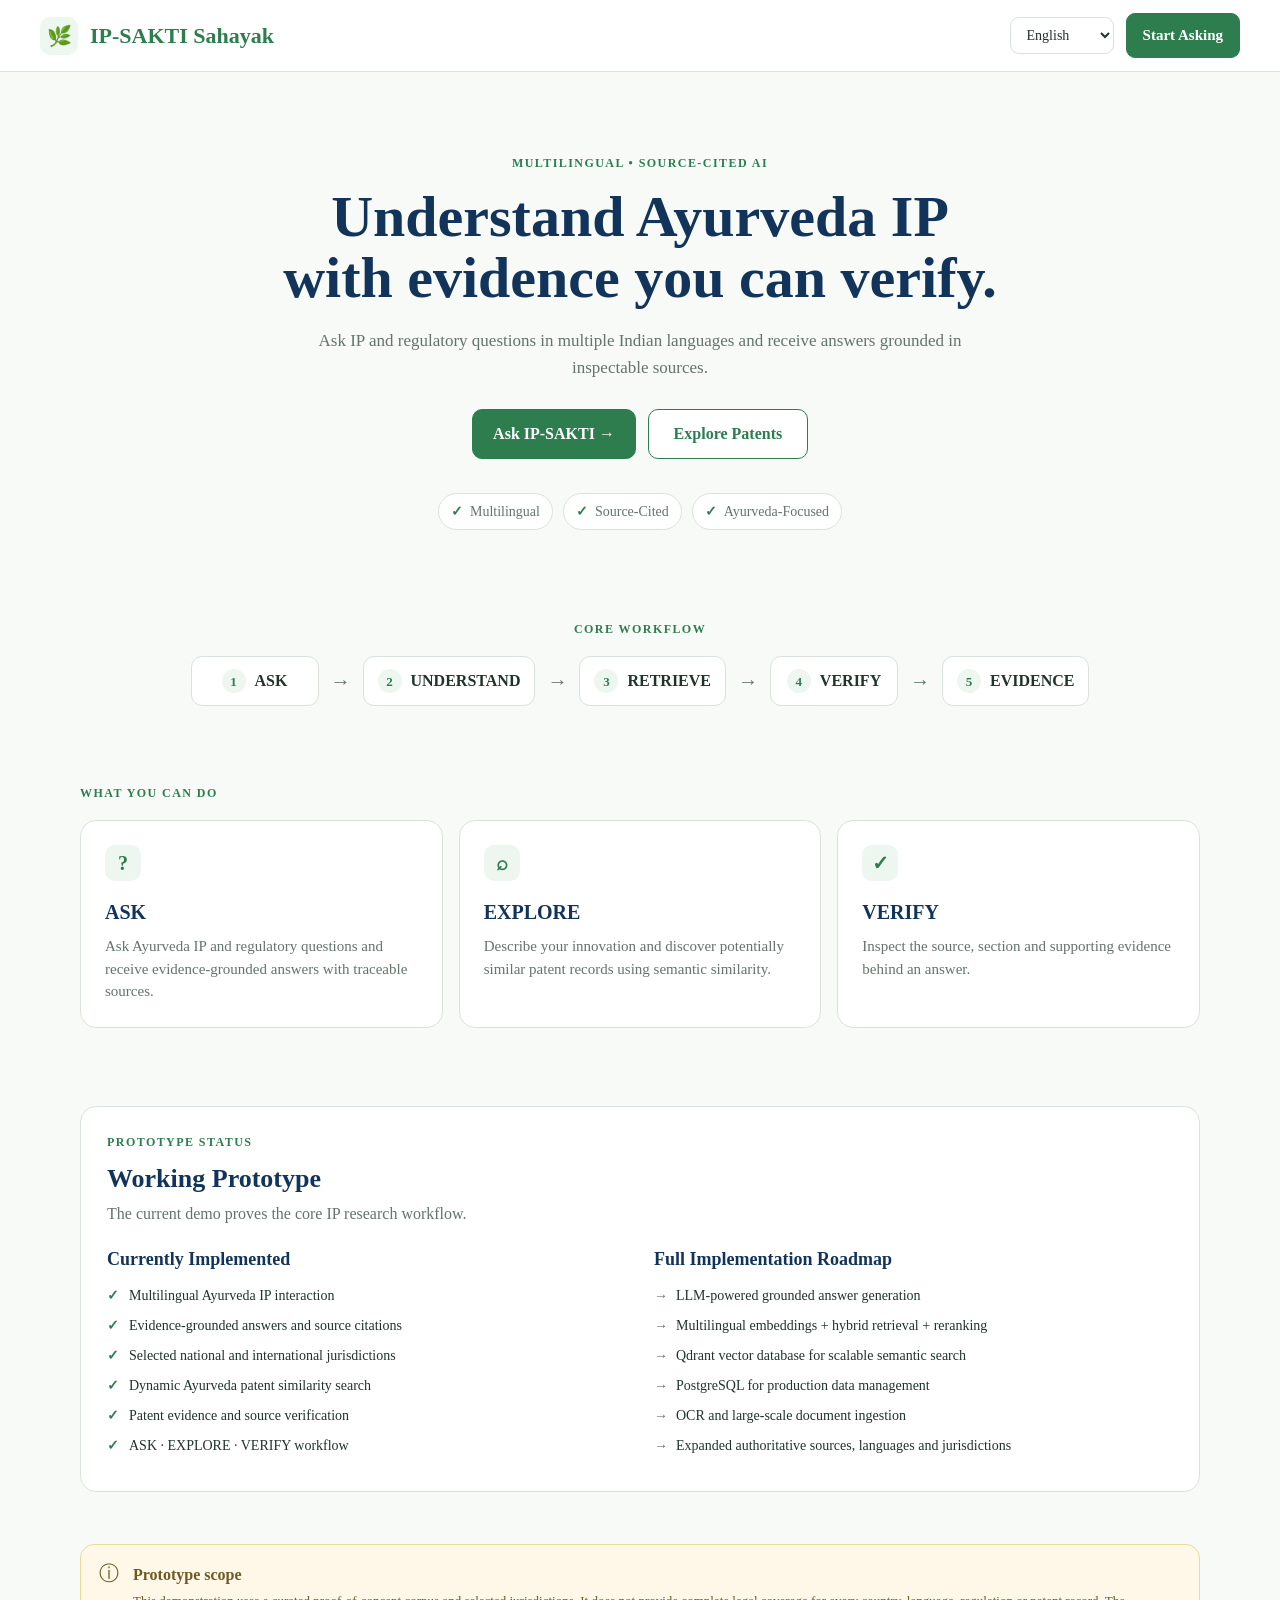
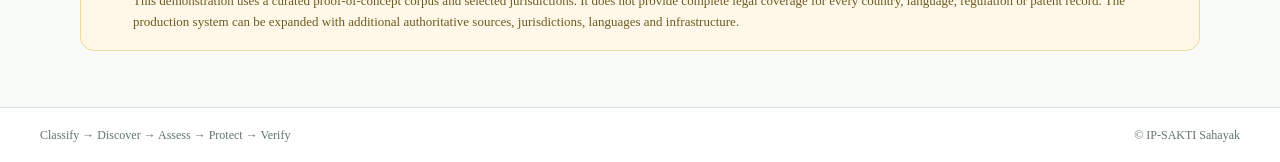
==== static/landing.html @ 61edd3cd "Initial IP-SAKTI prototype" ====
<!DOCTYPE html>
<html lang="en">
<head>
    <meta charset="UTF-8">
    <meta name="viewport" content="width=device-width, initial-scale=1.0">
    <title>IP-SAKTI Sahayak</title>
    <link rel="stylesheet" href="/static/landing.css">
</head>

<body>

<header class="topbar">
    <a class="brand" href="/">
        <span class="brand-mark" aria-hidden="true">🌿</span>
        <span id="brandText">IP-SAKTI Sahayak</span>
    </a>

    <div class="top-actions">
        <label class="sr-only" for="landingLang" id="languageLabel">Language</label>
        <select id="landingLang" class="language-select" aria-label="Language">
            <option value="en">English</option>
            <option value="hi">हिंदी</option>
            <option value="mr">मराठी</option>
            <option value="bn">বাংলা</option>
            <option value="ta">தமிழ்</option>
            <option value="te">తెలుగు</option>
            <option value="kn">ಕನ್ನಡ</option>
            <option value="gu">ગુજરાતી</option>
            <option value="ml">മലയാളം</option>
            <option value="pa">ਪੰਜਾਬੀ</option>
            <option value="sa">संस्कृतम्</option>
        </select>

        <a href="/app" class="top-cta" id="topCta">Start Asking</a>
    </div>
</header>

<main>

    <section class="hero">
        <div class="eyebrow" id="eyebrow">MULTILINGUAL • SOURCE-CITED AI</div>

        <h1 id="heroTitle">
            Understand Ayurveda IP<br>
            with evidence you can verify.
        </h1>

        <p class="hero-subtitle" id="heroSubtitle">
            Ask IP and regulatory questions in multiple Indian languages and
            receive answers grounded in inspectable sources.
        </p>

        <div class="hero-actions">
            <a href="/app" class="primary-cta" id="primaryCta">
                Ask IP-SAKTI <span aria-hidden="true">→</span>
            </a>

            <a href="/app" class="secondary-cta" id="secondaryCta">
                Explore Patents
            </a>
        </div>

        <div class="trust-strip" aria-label="Trust indicators">
            <div class="trust-item">
                <span class="trust-icon">✓</span>
                <span id="trust1">Multilingual</span>
            </div>
            <div class="trust-item">
                <span class="trust-icon">✓</span>
                <span id="trust2">Source-Cited</span>
            </div>
            <div class="trust-item">
                <span class="trust-icon">✓</span>
                <span id="trust3">Ayurveda-Focused</span>
            </div>
        </div>
    </section>

    <section class="workflow-section">
        <div class="section-label" id="workflowLabel">CORE WORKFLOW</div>

        <div class="workflow">
            <div class="workflow-step">
                <span class="step-number">1</span>
                <strong id="step1">ASK</strong>
            </div>
            <span class="workflow-arrow">→</span>

            <div class="workflow-step">
                <span class="step-number">2</span>
                <strong id="step2">UNDERSTAND</strong>
            </div>
            <span class="workflow-arrow">→</span>

            <div class="workflow-step">
                <span class="step-number">3</span>
                <strong id="step3">RETRIEVE</strong>
            </div>
            <span class="workflow-arrow">→</span>

            <div class="workflow-step">
                <span class="step-number">4</span>
                <strong id="step4">VERIFY</strong>
            </div>
            <span class="workflow-arrow">→</span>

            <div class="workflow-step">
                <span class="step-number">5</span>
                <strong id="step5">EVIDENCE</strong>
            </div>
        </div>
    </section>

    <section class="modes-section">
        <div class="section-label" id="modesLabel">WHAT YOU CAN DO</div>

        <div class="mode-grid">

            <article class="mode-card">
                <div class="mode-icon">?</div>
                <h2 id="askTitle">ASK</h2>
                <p id="askText">
                    Ask Ayurveda IP and regulatory questions and receive
                    evidence-grounded answers with traceable sources.
                </p>
            </article>

            <article class="mode-card">
                <div class="mode-icon">⌕</div>
                <h2 id="exploreTitle">EXPLORE</h2>
                <p id="exploreText">
                    Describe your innovation and discover potentially similar
                    patent records using semantic similarity.
                </p>
            </article>

            <article class="mode-card">
                <div class="mode-icon">✓</div>
                <h2 id="verifyTitle">VERIFY</h2>
                <p id="verifyText">
                    Inspect the source, section and supporting evidence behind
                    an answer.
                </p>
            </article>

        </div>
    </section>

    <section class="status-section">
        <div class="status-card">
            <div class="section-label" id="statusLabel">PROTOTYPE STATUS</div>
            <h2 id="statusTitle">Working Prototype</h2>
            <p id="statusSubtitle">
                The current demo proves the core IP research workflow.
            </p>

            <div class="status-columns">

                <div>
                    <h3 id="implementedTitle">Currently Implemented</h3>

                    <ul>
                        <li id="implemented1">Multilingual Ayurveda IP interaction</li>
                        <li id="implemented2">Evidence-grounded answers and source citations</li>
                        <li id="implemented3">Selected national and international jurisdictions</li>
                        <li id="implemented4">Dynamic Ayurveda patent similarity search</li>
                        <li id="implemented5">Patent evidence and source verification</li>
                        <li id="implemented6">ASK · EXPLORE · VERIFY workflow</li>
                    </ul>
                </div>

                <div>
                    <h3 id="roadmapTitle">Full Implementation Roadmap</h3>

                    <ul class="roadmap-list">
                        <li id="roadmap1">LLM-powered grounded answer generation</li>
                        <li id="roadmap2">Multilingual embeddings + hybrid retrieval + reranking</li>
                        <li id="roadmap3">Qdrant vector database for scalable semantic search</li>
                        <li id="roadmap4">PostgreSQL for production data management</li>
                        <li id="roadmap5">OCR and large-scale document ingestion</li>
                        <li id="roadmap6">Expanded authoritative sources, languages and jurisdictions</li>
                    </ul>
                </div>

            </div>
        </div>
    </section>

    <section class="limitation">
        <div class="limitation-icon">ⓘ</div>
        <div>
            <strong id="limitationTitle">Prototype scope</strong>
            <p id="limitationText">
                This demonstration uses a curated proof-of-concept corpus and
                selected jurisdictions. It does not provide complete legal
                coverage for every country, language, regulation or patent
                record. The production system can be expanded with additional
                authoritative sources, jurisdictions, languages and infrastructure.
            </p>
        </div>
    </section>

</main>

<footer class="footer">
    <span id="footerWorkflow">Classify → Discover → Assess → Protect → Verify</span>
    <span>© IP-SAKTI Sahayak</span>
</footer>
<script src="/static/landing.js?v=3"></script>

<script>
    console.log("INLINE LANDING TEST");
</script>
</body>
</html>
---- static/landing.css ----
:root {
    --green: #2E7D4F;
    --green-dark: #23613d;
    --navy: #12345B;
    --bg: #F7FAF7;
    --card: #FFFFFF;
    --border: #D9E3DB;
    --text: #20342A;
    --muted: #64746B;
    --soft: #EEF6F0;
    --warn-bg: #FFF8E8;
    --warn-border: #ECD99C;
}

* {
    box-sizing: border-box;
}

html {
    scroll-behavior: smooth;
}

body {
    margin: 0;
    background: var(--bg);
    color: var(--text);
    font-family: "Times New Roman", Times, serif;
    font-size: 16px;
    line-height: 1.5;
}

a {
    text-decoration: none;
}

.topbar {
    min-height: 72px;
    background: var(--card);
    border-bottom: 1px solid var(--border);
    display: flex;
    align-items: center;
    justify-content: space-between;
    padding: 0 40px;
}

.brand {
    display: inline-flex;
    align-items: center;
    gap: 12px;
    color: var(--green);
    font-size: 22px;
    font-weight: 700;
}

.brand-mark {
    width: 38px;
    height: 38px;
    display: inline-flex;
    align-items: center;
    justify-content: center;
    border-radius: 10px;
    background: var(--soft);
    font-size: 20px;
}

.top-actions {
    display: flex;
    align-items: center;
    gap: 12px;
}

.language-select {
    border: 1px solid var(--border);
    background: white;
    border-radius: 9px;
    padding: 9px 12px;
    font: inherit;
    font-size: 14px;
    color: var(--text);
    cursor: pointer;
}

.top-cta,
.primary-cta {
    background: var(--green);
    color: white;
    border: 1px solid var(--green);
    border-radius: 9px;
    padding: 10px 16px;
    font-size: 15px;
    font-weight: 700;
}

.top-cta:hover,
.primary-cta:hover {
    background: var(--green-dark);
    border-color: var(--green-dark);
}

main {
    width: min(1120px, calc(100% - 40px));
    margin: 0 auto;
}

.hero {
    text-align: center;
    padding: 82px 0 64px;
}

.eyebrow,
.section-label {
    color: var(--green);
    font-size: 12px;
    font-weight: 700;
    letter-spacing: 0.12em;
}

.hero h1 {
    color: var(--navy);
    margin: 14px 0 18px;
    font-size: clamp(38px, 5vw, 58px);
    line-height: 1.06;
    font-weight: 700;
}

.hero-subtitle {
    width: min(700px, 100%);
    margin: 0 auto;
    color: var(--muted);
    font-size: 17px;
    line-height: 1.6;
}

.hero-actions {
    margin-top: 28px;
    display: flex;
    justify-content: center;
    gap: 12px;
    flex-wrap: wrap;
}

.primary-cta,
.secondary-cta {
    min-width: 160px;
    text-align: center;
    border-radius: 10px;
    padding: 12px 20px;
    font-size: 16px;
    font-weight: 700;
}

.secondary-cta {
    background: white;
    color: var(--green);
    border: 1px solid var(--green);
}

.secondary-cta:hover {
    background: var(--soft);
}

.trust-strip {
    display: flex;
    justify-content: center;
    gap: 10px;
    flex-wrap: wrap;
    margin-top: 34px;
}

.trust-item {
    display: inline-flex;
    align-items: center;
    gap: 7px;
    border: 1px solid var(--border);
    background: white;
    border-radius: 999px;
    padding: 7px 12px;
    color: var(--muted);
    font-size: 14px;
}

.trust-icon {
    color: var(--green);
    font-weight: 700;
}

.workflow-section,
.modes-section,
.status-section {
    padding: 26px 0 52px;
}

.workflow-section {
    text-align: center;
}

.workflow {
    margin-top: 18px;
    display: flex;
    align-items: center;
    justify-content: center;
    gap: 12px;
    flex-wrap: wrap;
}

.workflow-step {
    min-width: 128px;
    display: flex;
    align-items: center;
    justify-content: center;
    gap: 9px;
    border: 1px solid var(--border);
    background: white;
    border-radius: 11px;
    padding: 12px 14px;
}

.step-number {
    width: 24px;
    height: 24px;
    display: inline-flex;
    align-items: center;
    justify-content: center;
    border-radius: 50%;
    background: var(--soft);
    color: var(--green);
    font-size: 13px;
    font-weight: 700;
}

.workflow-arrow {
    color: var(--muted);
    font-size: 20px;
}

.mode-grid {
    margin-top: 18px;
    display: grid;
    grid-template-columns: repeat(3, minmax(0, 1fr));
    gap: 16px;
}

.mode-card,
.status-card {
    background: white;
    border: 1px solid var(--border);
    border-radius: 16px;
}

.mode-card {
    padding: 24px;
}

.mode-icon {
    width: 36px;
    height: 36px;
    border-radius: 10px;
    display: inline-flex;
    align-items: center;
    justify-content: center;
    background: var(--soft);
    color: var(--green);
    font-size: 20px;
    font-weight: 700;
}

.mode-card h2 {
    color: var(--navy);
    margin: 16px 0 8px;
    font-size: 20px;
}

.mode-card p {
    margin: 0;
    color: var(--muted);
    font-size: 15px;
}

.status-card {
    padding: 26px;
}

.status-card h2 {
    margin: 8px 0 4px;
    color: var(--navy);
    font-size: 26px;
}

.status-card > p {
    margin: 0 0 20px;
    color: var(--muted);
}

.status-columns {
    display: grid;
    grid-template-columns: repeat(2, minmax(0, 1fr));
    gap: 28px;
}

.status-columns h3 {
    margin: 0 0 12px;
    color: var(--navy);
    font-size: 18px;
}

.status-columns ul {
    margin: 0;
    padding: 0;
    list-style: none;
}

.status-columns li {
    position: relative;
    padding-left: 22px;
    margin: 9px 0;
    font-size: 14px;
}

.status-columns li::before {
    position: absolute;
    left: 0;
    top: 0;
    color: var(--green);
    font-weight: 700;
    content: "✓";
}

.status-columns .roadmap-list li::before {
    content: "→";
    color: var(--muted);
}

.limitation {
    margin: 0 0 56px;
    display: flex;
    gap: 14px;
    align-items: flex-start;
    border: 1px solid var(--warn-border);
    background: var(--warn-bg);
    border-radius: 14px;
    padding: 18px;
    color: #6C5A22;
}

.limitation-icon {
    font-size: 20px;
    line-height: 1;
}

.limitation strong {
    display: block;
    margin-bottom: 4px;
}

.limitation p {
    margin: 0;
    font-size: 13px;
    line-height: 1.6;
}

.footer {
    border-top: 1px solid var(--border);
    background: white;
    padding: 18px 40px;
    display: flex;
    justify-content: space-between;
    gap: 16px;
    color: var(--muted);
    font-size: 12px;
}

.sr-only {
    position: absolute;
    width: 1px;
    height: 1px;
    padding: 0;
    margin: -1px;
    overflow: hidden;
    clip: rect(0, 0, 0, 0);
    border: 0;
}

@media (max-width: 820px) {
    .topbar {
        padding: 0 18px;
    }

    .top-cta {
        display: none;
    }

    .mode-grid,
    .status-columns {
        grid-template-columns: 1fr;
    }

    .hero {
        padding: 64px 0 48px;
    }

    .workflow-arrow {
        display: none;
    }
}

@media (max-width: 560px) {
    main {
        width: min(100% - 28px, 1120px);
    }

    .brand {
        font-size: 18px;
    }

    .brand-mark {
        width: 34px;
        height: 34px;
    }

    .hero h1 {
        font-size: 38px;
    }

    .hero-subtitle {
        font-size: 16px;
    }

    .footer {
        padding: 16px 18px;
        flex-direction: column;
    }
}
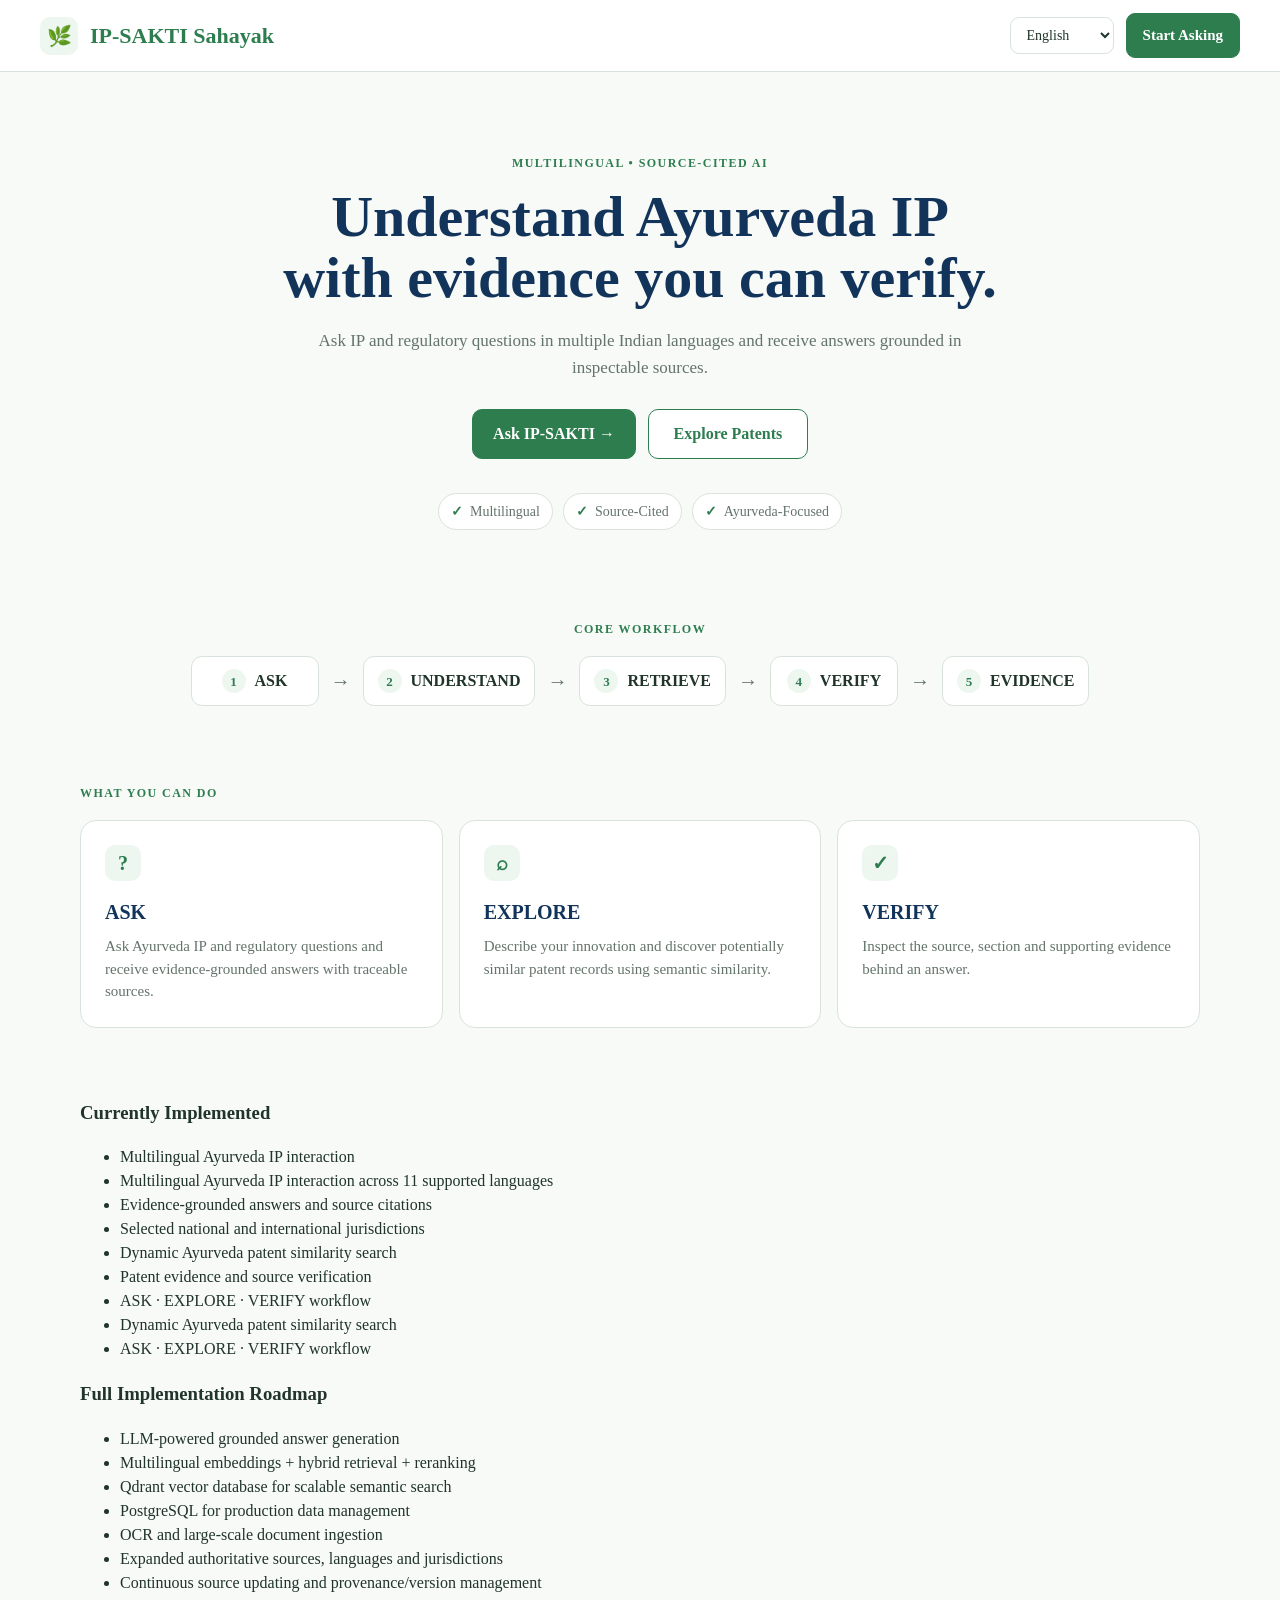
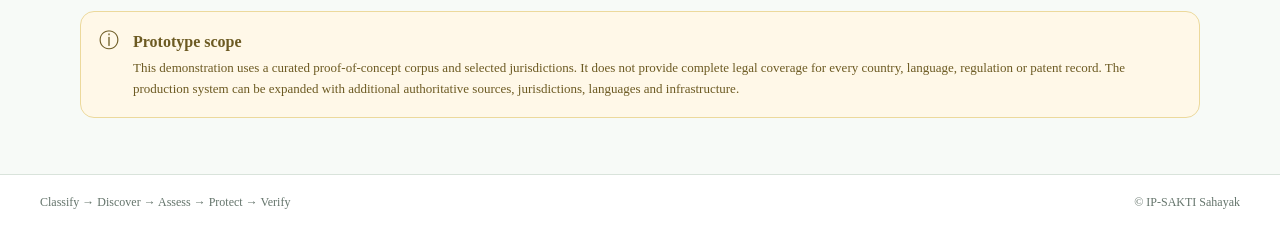
==== commit 119a0f2d: "updated implementation details" ====
--- a/static/landing.html
+++ b/static/landing.html
@@ -146,46 +146,90 @@
         </div>
     </section>
 
-    <section class="status-section">
-        <div class="status-card">
-            <div class="section-label" id="statusLabel">PROTOTYPE STATUS</div>
-            <h2 id="statusTitle">Working Prototype</h2>
-            <p id="statusSubtitle">
-                The current demo proves the core IP research workflow.
-            </p>
-
-            <div class="status-columns">
-
-                <div>
-                    <h3 id="implementedTitle">Currently Implemented</h3>
-
-                    <ul>
-                        <li id="implemented1">Multilingual Ayurveda IP interaction</li>
-                        <li id="implemented2">Evidence-grounded answers and source citations</li>
-                        <li id="implemented3">Selected national and international jurisdictions</li>
-                        <li id="implemented4">Dynamic Ayurveda patent similarity search</li>
-                        <li id="implemented5">Patent evidence and source verification</li>
-                        <li id="implemented6">ASK · EXPLORE · VERIFY workflow</li>
-                    </ul>
-                </div>
-
-                <div>
-                    <h3 id="roadmapTitle">Full Implementation Roadmap</h3>
-
-                    <ul class="roadmap-list">
-                        <li id="roadmap1">LLM-powered grounded answer generation</li>
-                        <li id="roadmap2">Multilingual embeddings + hybrid retrieval + reranking</li>
-                        <li id="roadmap3">Qdrant vector database for scalable semantic search</li>
-                        <li id="roadmap4">PostgreSQL for production data management</li>
-                        <li id="roadmap5">OCR and large-scale document ingestion</li>
-                        <li id="roadmap6">Expanded authoritative sources, languages and jurisdictions</li>
-                    </ul>
-                </div>
-
-            </div>
-        </div>
-    </section>
-
+    <section class="prototype-status">
+
+    <div class="prototype-column">
+
+        <h3 id="implementedTitle">Currently Implemented</h3>
+
+        <ul>
+            <li id="implemented1">
+                <li id="implemented1">
+    Multilingual Ayurveda IP interaction across 11 supported languages
+</li>
+            </li>
+
+            <li id="implemented2">
+                Jurisdiction-aware IP and regulatory retrieval
+            </li>
+
+            <li id="implemented3">
+                Evidence-grounded answers with traceable source citations
+            </li>
+
+            <li id="implemented4">
+                Curated India, UK, US and WIPO knowledge sources
+            </li>
+
+            <li id="implemented5">
+                User PDF upload, text extraction and indexing
+            </li>
+
+            <li id="implemented6">
+                Short evidence excerpts with source verification and View Source
+            </li>
+
+            <li id="implemented7">
+                Dynamic Ayurveda patent similarity search
+            </li>
+
+            <li id="implemented8">
+                ASK · EXPLORE · VERIFY workflow
+            </li>
+        </ul>
+
+    </div>
+
+
+    <div class="prototype-column">
+
+        <h3 id="roadmapTitle">Full Implementation Roadmap</h3>
+
+        <ul class="roadmap-list">
+
+            <li id="roadmap1">
+                LLM-powered grounded answer generation and synthesis
+            </li>
+
+            <li id="roadmap2">
+                Multilingual embeddings with hybrid retrieval and advanced reranking
+            </li>
+
+            <li id="roadmap3">
+                Qdrant vector database for scalable semantic search
+            </li>
+
+            <li id="roadmap4">
+                PostgreSQL for production-grade document and user data management
+            </li>
+
+            <li id="roadmap5">
+                OCR and large-scale document ingestion for scanned sources
+            </li>
+
+            <li id="roadmap6">
+                Expanded authoritative sources, languages and jurisdictions
+            </li>
+
+            <li id="roadmap7">
+                Continuous source updating and provenance/version management
+            </li>
+
+        </ul>
+
+    </div>
+
+</section>
     <section class="limitation">
         <div class="limitation-icon">ⓘ</div>
         <div>
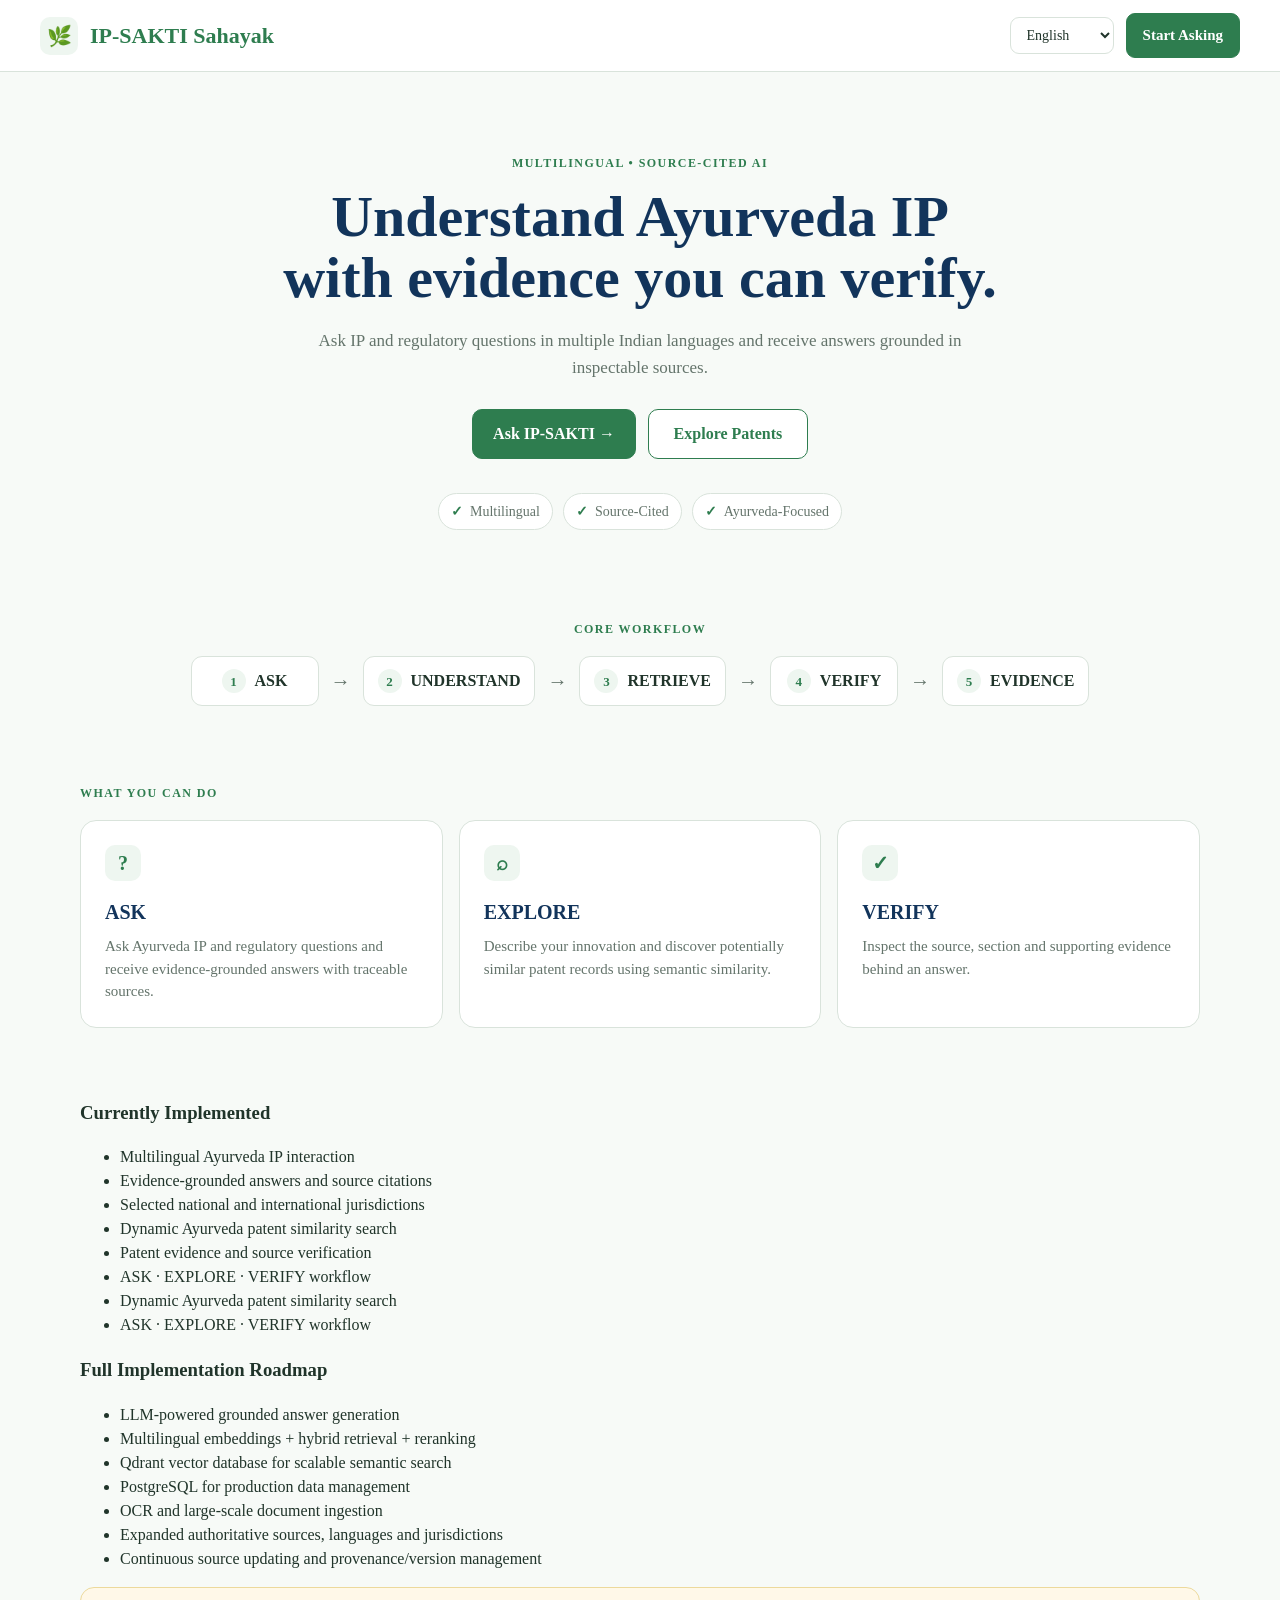
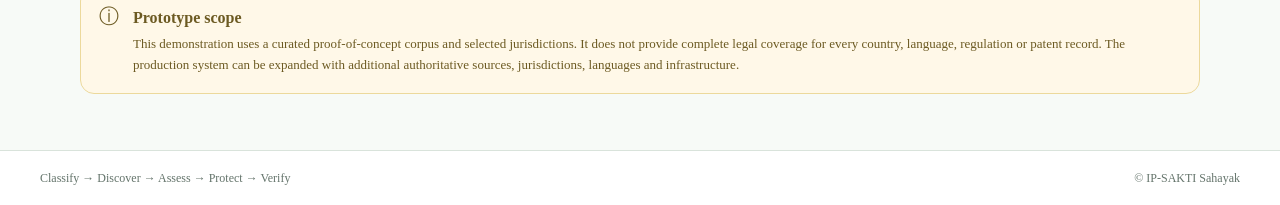
==== commit 10ea4d69: "updated implementation details" ====
--- a/static/landing.html
+++ b/static/landing.html
@@ -153,7 +153,7 @@
         <h3 id="implementedTitle">Currently Implemented</h3>
 
         <ul>
-            <li id="implemented1">
+
                 <li id="implemented1">
     Multilingual Ayurveda IP interaction across 11 supported languages
 </li>
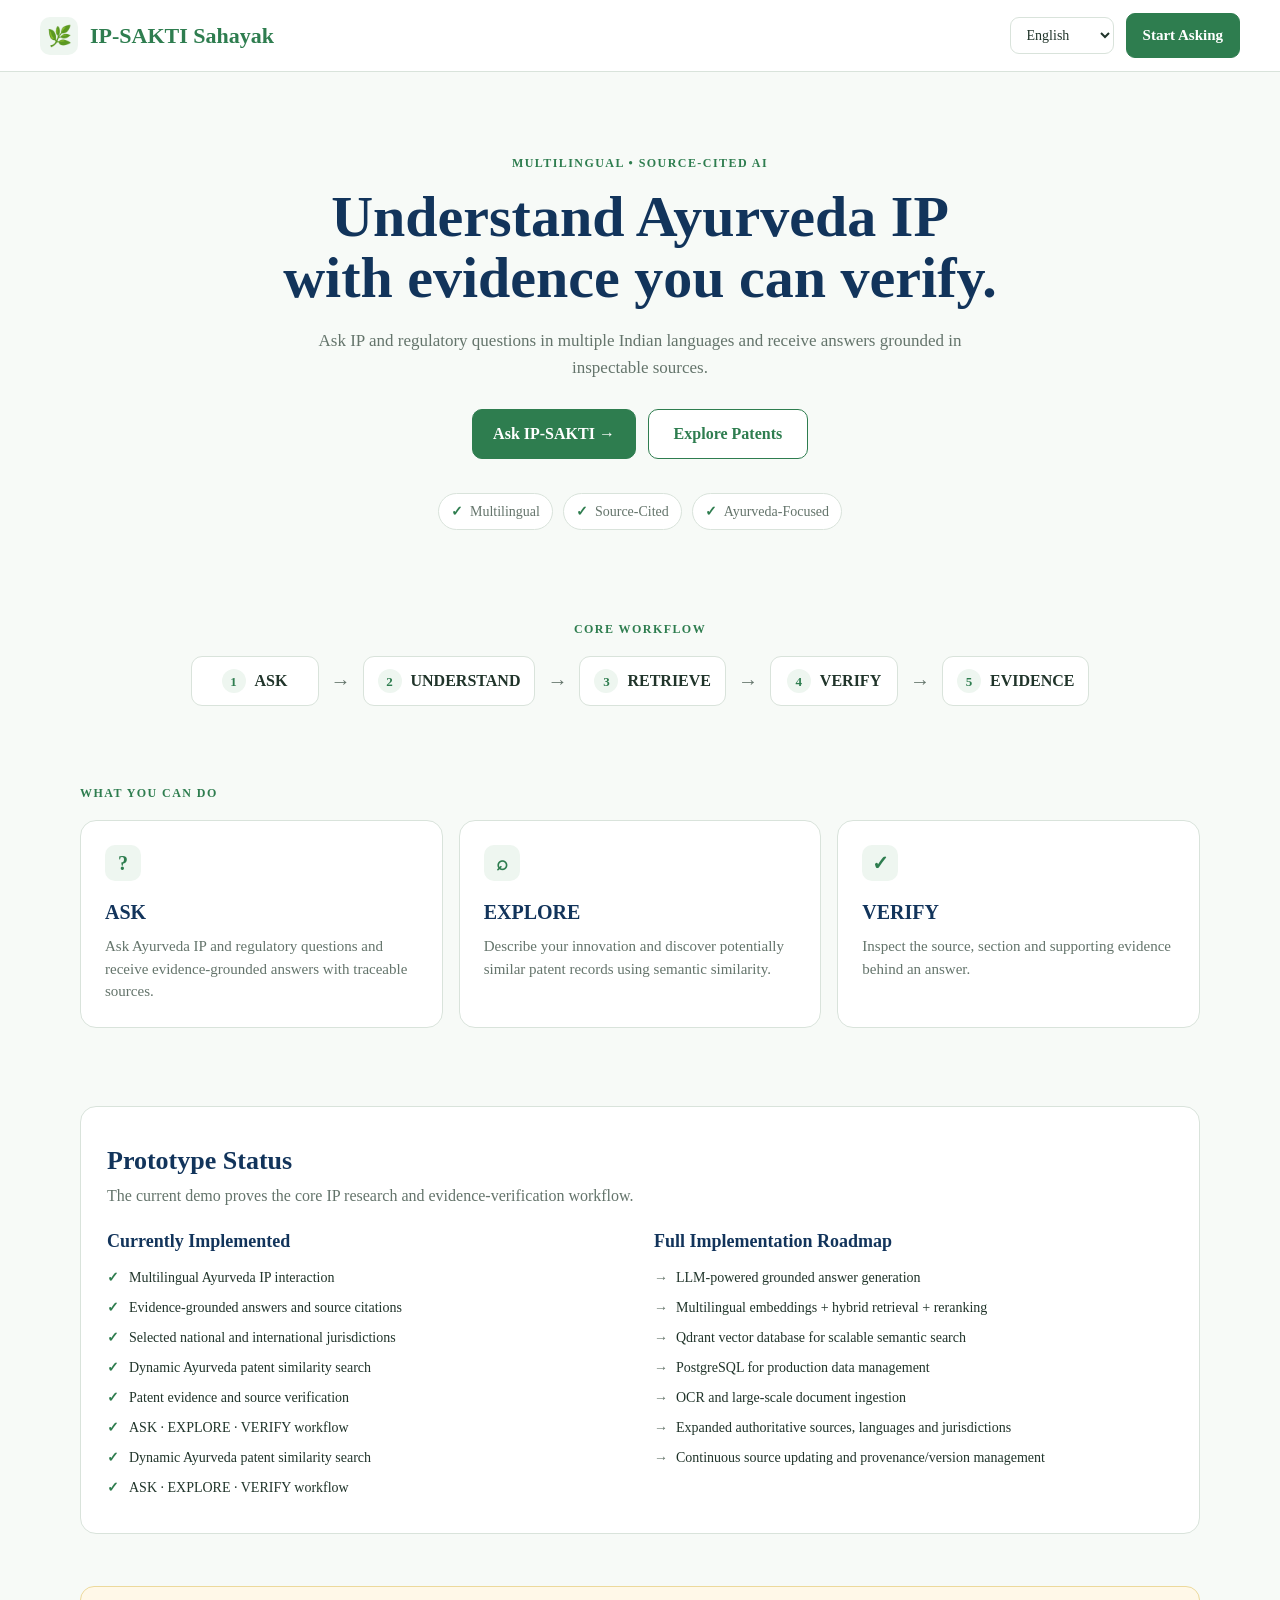
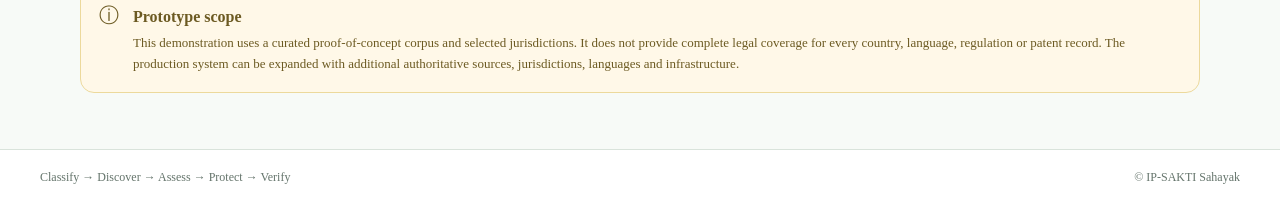
==== commit 8590a114: "Finalize IP-SAKTI prototype" ====
--- a/static/landing.html
+++ b/static/landing.html
@@ -146,86 +146,105 @@
         </div>
     </section>
 
-    <section class="prototype-status">
-
-    <div class="prototype-column">
-
-        <h3 id="implementedTitle">Currently Implemented</h3>
-
-        <ul>
-
-                <li id="implemented1">
-    Multilingual Ayurveda IP interaction across 11 supported languages
-</li>
-            </li>
-
-            <li id="implemented2">
-                Jurisdiction-aware IP and regulatory retrieval
-            </li>
-
-            <li id="implemented3">
-                Evidence-grounded answers with traceable source citations
-            </li>
-
-            <li id="implemented4">
-                Curated India, UK, US and WIPO knowledge sources
-            </li>
-
-            <li id="implemented5">
-                User PDF upload, text extraction and indexing
-            </li>
-
-            <li id="implemented6">
-                Short evidence excerpts with source verification and View Source
-            </li>
-
-            <li id="implemented7">
-                Dynamic Ayurveda patent similarity search
-            </li>
-
-            <li id="implemented8">
-                ASK · EXPLORE · VERIFY workflow
-            </li>
-        </ul>
-
-    </div>
-
-
-    <div class="prototype-column">
-
-        <h3 id="roadmapTitle">Full Implementation Roadmap</h3>
-
-        <ul class="roadmap-list">
-
-            <li id="roadmap1">
-                LLM-powered grounded answer generation and synthesis
-            </li>
-
-            <li id="roadmap2">
-                Multilingual embeddings with hybrid retrieval and advanced reranking
-            </li>
-
-            <li id="roadmap3">
-                Qdrant vector database for scalable semantic search
-            </li>
-
-            <li id="roadmap4">
-                PostgreSQL for production-grade document and user data management
-            </li>
-
-            <li id="roadmap5">
-                OCR and large-scale document ingestion for scanned sources
-            </li>
-
-            <li id="roadmap6">
-                Expanded authoritative sources, languages and jurisdictions
-            </li>
-
-            <li id="roadmap7">
-                Continuous source updating and provenance/version management
-            </li>
-
-        </ul>
+        <section class="status-section">
+
+    <div class="status-card">
+
+        <h2 id="prototypeStatusTitle">
+            Prototype Status
+        </h2>
+
+        <p id="prototypeDescription">
+            The current demo proves the core IP research and evidence-verification workflow.
+        </p>
+
+        <div class="status-columns">
+
+            <div>
+                <h3 id="implementedTitle">
+                    Currently Implemented
+                </h3>
+
+                <ul>
+
+                    <li id="implemented1">
+                        Multilingual Ayurveda IP interaction across 11 supported languages
+                    </li>
+
+                    <li id="implemented2">
+                        Jurisdiction-aware IP and regulatory retrieval
+                    </li>
+
+                    <li id="implemented3">
+                        Evidence-grounded answers with traceable source citations
+                    </li>
+
+                    <li id="implemented4">
+                        Curated India, UK, US and WIPO knowledge sources
+                    </li>
+
+                    <li id="implemented5">
+                        User PDF upload, text extraction and indexing
+                    </li>
+
+                    <li id="implemented6">
+                        Short evidence excerpts with source verification and View Source
+                    </li>
+
+                    <li id="implemented7">
+                        Dynamic Ayurveda patent similarity search
+                    </li>
+
+                    <li id="implemented8">
+                        ASK · EXPLORE · VERIFY workflow
+                    </li>
+
+                </ul>
+
+            </div>
+
+
+            <div>
+
+                <h3 id="roadmapTitle">
+                    Full Implementation Roadmap
+                </h3>
+
+                <ul class="roadmap-list">
+
+                    <li id="roadmap1">
+                        LLM-powered grounded answer generation and synthesis
+                    </li>
+
+                    <li id="roadmap2">
+                        Multilingual embeddings with hybrid retrieval and advanced reranking
+                    </li>
+
+                    <li id="roadmap3">
+                        Qdrant vector database for scalable semantic search
+                    </li>
+
+                    <li id="roadmap4">
+                        PostgreSQL for production-grade document and user data management
+                    </li>
+
+                    <li id="roadmap5">
+                        OCR and large-scale document ingestion for scanned sources
+                    </li>
+
+                    <li id="roadmap6">
+                        Expanded authoritative sources, languages and jurisdictions
+                    </li>
+
+                    <li id="roadmap7">
+                        Continuous source updating and provenance/version management
+                    </li>
+
+                </ul>
+
+            </div>
+
+        </div>
 
     </div>
 
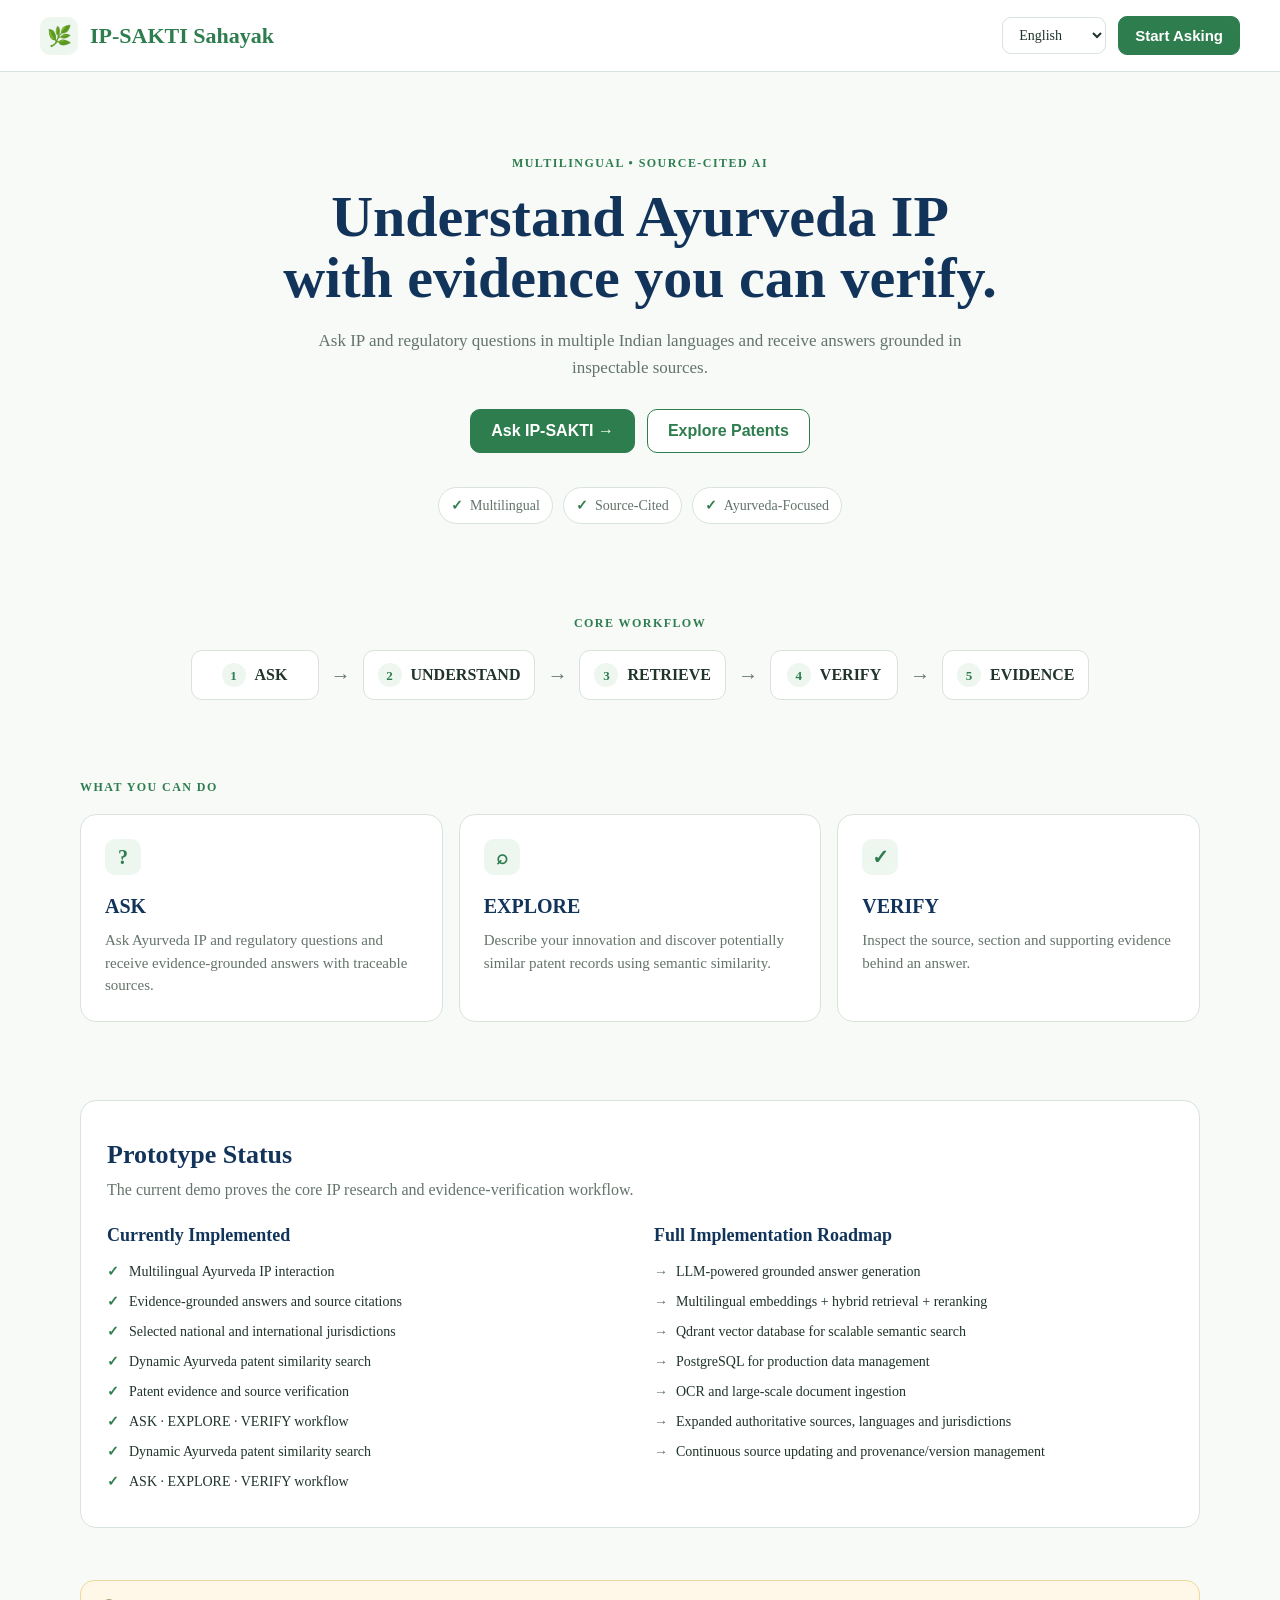
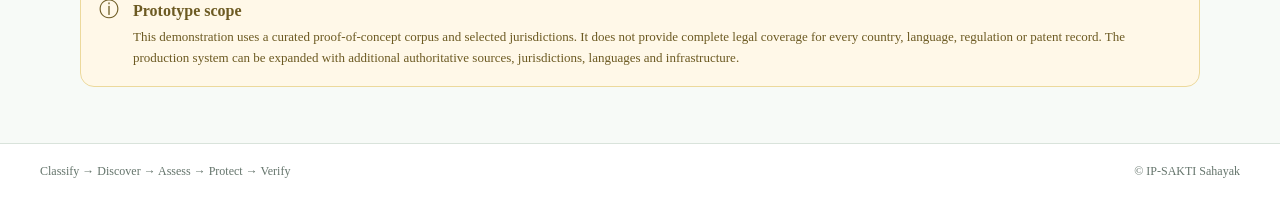
==== commit 2f57186c: "Final Push" ====
--- a/static/landing.html
+++ b/static/landing.html
@@ -31,7 +31,13 @@
             <option value="sa">संस्कृतम्</option>
         </select>
 
-        <a href="/app" class="top-cta" id="topCta">Start Asking</a>
+       <button
+    type="button"
+    class="top-cta"
+    id="topCta"
+    onclick="openApp('ask')">
+    Start Asking
+</button>
     </div>
 </header>
 
@@ -49,16 +55,26 @@
             Ask IP and regulatory questions in multiple Indian languages and
             receive answers grounded in inspectable sources.
         </p>
-
         <div class="hero-actions">
-            <a href="/app" class="primary-cta" id="primaryCta">
-                Ask IP-SAKTI <span aria-hidden="true">→</span>
-            </a>
-
-            <a href="/app" class="secondary-cta" id="secondaryCta">
-                Explore Patents
-            </a>
-        </div>
+
+    <button
+        type="button"
+        class="primary-cta"
+        id="primaryCta"
+        onclick="openApp('ask')">
+        Ask IP-SAKTI
+        <span aria-hidden="true">→</span>
+    </button>
+
+    <button
+        type="button"
+        class="secondary-cta"
+        id="secondaryCta"
+        onclick="openApp('patents')">
+        Explore Patents
+    </button>
+
+</div>
 
         <div class="trust-strip" aria-label="Trust indicators">
             <div class="trust-item">
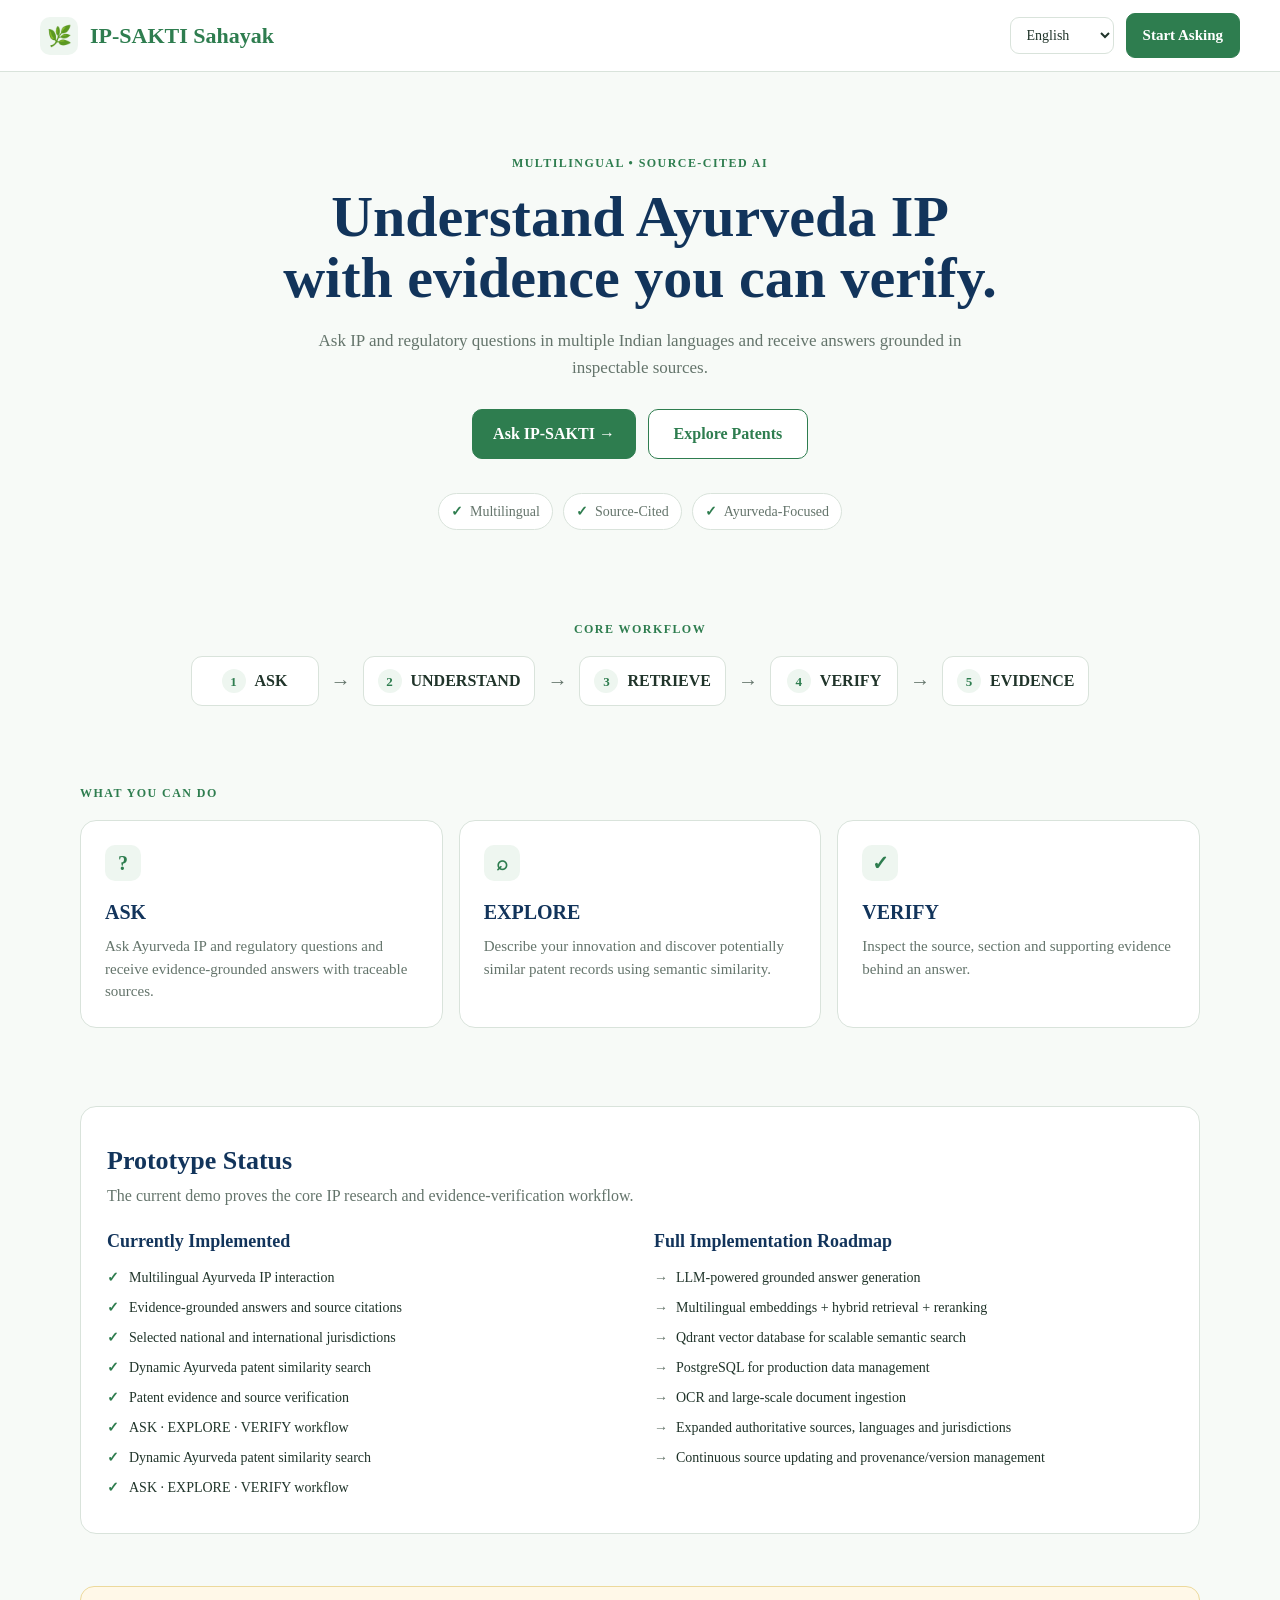
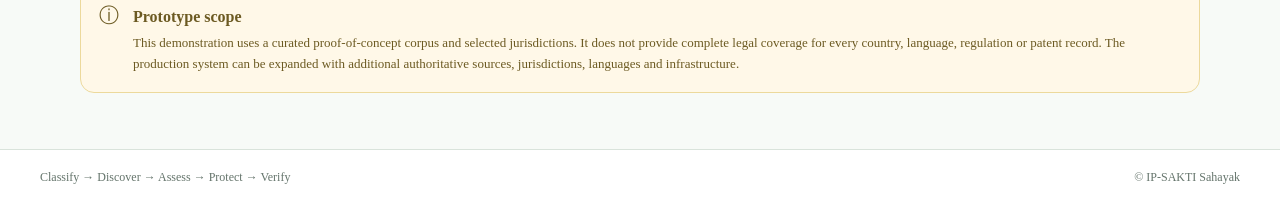
==== commit 92bbc5ab: "Added opening page" ====
--- a/static/landing.html
+++ b/static/landing.html
@@ -30,14 +30,9 @@
             <option value="pa">ਪੰਜਾਬੀ</option>
             <option value="sa">संस्कृतम्</option>
         </select>
-
-       <button
-    type="button"
-    class="top-cta"
-    id="topCta"
-    onclick="openApp('ask')">
+        <a href="/app" class="top-cta" id="topCta">
     Start Asking
-</button>
+</a>
     </div>
 </header>
 
@@ -56,23 +51,13 @@
             receive answers grounded in inspectable sources.
         </p>
         <div class="hero-actions">
-
-    <button
-        type="button"
-        class="primary-cta"
-        id="primaryCta"
-        onclick="openApp('ask')">
-        Ask IP-SAKTI
-        <span aria-hidden="true">→</span>
-    </button>
-
-    <button
-        type="button"
-        class="secondary-cta"
-        id="secondaryCta"
-        onclick="openApp('patents')">
-        Explore Patents
-    </button>
+        <a href="/app" class="primary-cta" id="primaryCta">
+    Ask IP-SAKTI <span aria-hidden="true">→</span>
+</a>
+
+<a href="/app" class="secondary-cta" id="secondaryCta">
+    Explore Patents
+</a>
 
 </div>
 
